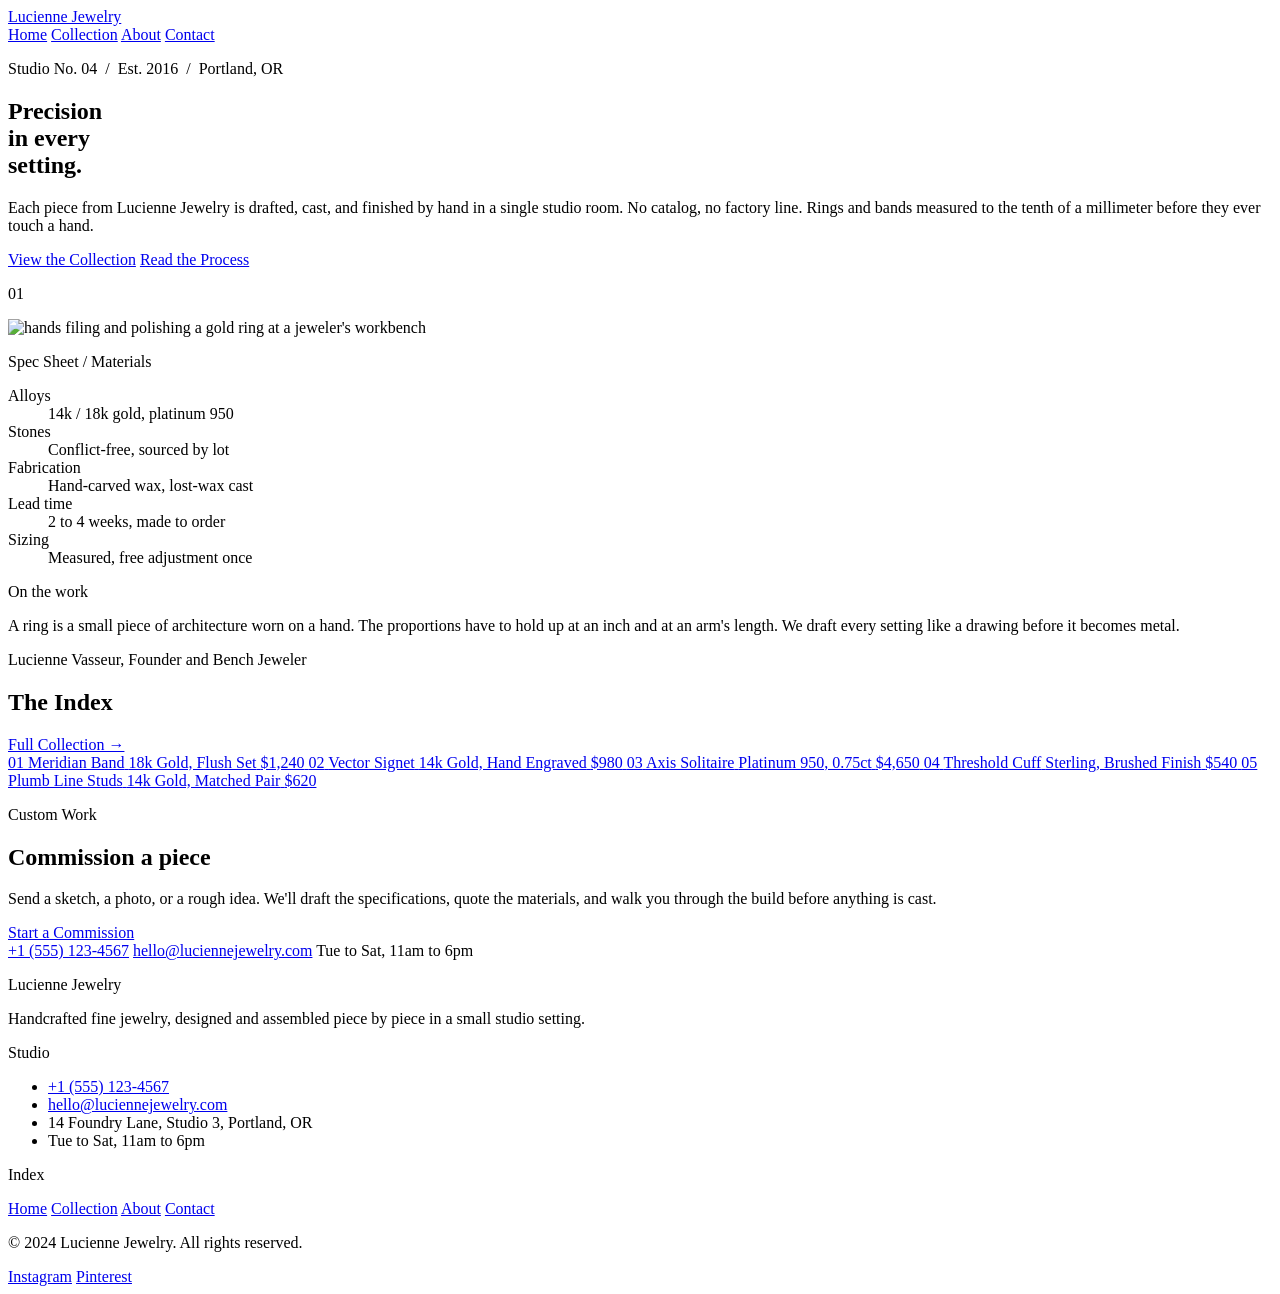
==== index.html @ dfde6797 "Initial site generated by Tibly" ====
<!DOCTYPE html>
<html lang="en">
<head>
<meta charset="utf-8">
<meta name="viewport" content="width=device-width, initial-scale=1">
<title>Lucienne Jewelry — Handcrafted Fine Jewelry, Made to Order</title>
<meta name="description" content="Lucienne Jewelry is a small studio producing hand-fabricated rings, bands, and fine jewelry in gold and platinum. Explore the collection or commission a custom piece.">
<link rel="canonical" href="https://lucienne-jewelry-07a8.sites.tibly.ai/">
<meta property="og:type" content="website">
<meta property="og:url" content="https://lucienne-jewelry-07a8.sites.tibly.ai/">
<meta property="og:site_name" content="Lucienne Jewelry">
<meta property="og:title" content="Lucienne Jewelry — Handcrafted Fine Jewelry, Made to Order">
<meta property="og:description" content="Lucienne Jewelry is a small studio producing hand-fabricated rings, bands, and fine jewelry in gold and platinum. Explore the collection or commission a custom piece.">
<meta name="twitter:card" content="summary_large_image">
<link rel="icon" href="/favicon.svg" type="image/svg+xml">
<link rel="preconnect" href="https://fonts.googleapis.com">
<link rel="preconnect" href="https://fonts.gstatic.com" crossorigin>
<link href="https://fonts.googleapis.com/css2?family=Syne:wght@400;500;600;700;800&family=Public+Sans:wght@300;400;500;600&display=swap" rel="stylesheet">
<link rel="stylesheet" href="/styles.css?v=f88ac01e">
</head>
<body>
<!-- block:header -->
<header class="w-full bg-white text-ink border-b border-brand-900">
  <div class="mx-auto max-w-6xl px-6 py-6 flex flex-col sm:flex-row sm:items-center sm:justify-between gap-4">
    <a href="/" class="font-display text-2xl md:text-3xl font-semibold tracking-tight" data-tibly-field="business-name">Lucienne Jewelry</a>
    <nav class="flex flex-wrap gap-x-6 gap-y-2 font-body text-xs md:text-sm uppercase tracking-widest">
      <a href="/" class="border-b border-transparent pb-1 hover:border-ink transition-colors duration-300">Home</a>
      <a href="/collection" class="border-b border-transparent pb-1 hover:border-ink transition-colors duration-300">Collection</a>
      <a href="/about" class="border-b border-transparent pb-1 hover:border-ink transition-colors duration-300">About</a>
      <a href="/contact" class="border-b border-transparent pb-1 hover:border-ink transition-colors duration-300">Contact</a>
    </nav>
  </div>
</header>
<!-- /block:header -->
<!-- block:type-hero -->
<section class="relative overflow-hidden bg-white text-ink" data-block="type-hero">
  <div class="mx-auto max-w-6xl px-6 pt-16 pb-20 md:pt-24 md:pb-28">
    <p class="font-mono text-xs uppercase tracking-[0.3em] text-brand-600 mb-8">Studio No. 04 &nbsp;/&nbsp; Est. 2016 &nbsp;/&nbsp; Portland, OR</p>
    <h1 class="font-display font-semibold uppercase leading-[0.92] tracking-tight text-5xl sm:text-6xl md:text-8xl">
      Precision<br>
      in every<br>
      setting.
    </h1>
    <div class="mt-10 grid grid-cols-1 md:grid-cols-2 gap-8 md:gap-16 items-end">
      <p class="font-body text-base md:text-lg text-brand-700 max-w-prose leading-relaxed">
        Each piece from <span data-tibly-field="business-name">Lucienne Jewelry</span> is drafted, cast, and finished by hand in a single studio room. No catalog, no factory line. Rings and bands measured to the tenth of a millimeter before they ever touch a hand.
      </p>
      <div class="flex flex-col sm:flex-row gap-4 md:justify-end">
        <a href="/collection" class="btn">View the Collection</a>
        <a href="/about" class="btn-secondary">Read the Process</a>
      </div>
    </div>
  </div>
  <p aria-hidden="true" class="hidden md:block absolute top-10 right-10 font-mono text-[10rem] leading-none text-brand-200 select-none">01</p>
</section>
<!-- /block:type-hero -->
<!-- block:minimal-grid -->
<section class="bg-white text-ink border-y border-brand-900" data-block="minimal-grid">
  <div class="mx-auto max-w-6xl grid grid-cols-1 md:grid-cols-2">
    <div class="md:border-r border-brand-900">
      <img loading="lazy" src="https://images.pexels.com/photos/6262840/pexels-photo-6262840.jpeg?auto=compress&cs=tinysrgb&h=650&w=940" alt="hands filing and polishing a gold ring at a jeweler's workbench" class="w-full h-full aspect-[4/5] object-cover">
    </div>
    <div class="px-6 py-12 md:p-16 flex flex-col justify-center">
      <p class="font-mono text-xs uppercase tracking-[0.3em] text-brand-500 mb-6">Spec Sheet / Materials</p>
      <dl class="font-body text-sm divide-y divide-brand-200 border-t border-brand-200">
        <div class="flex justify-between py-4">
          <dt class="text-brand-600 uppercase tracking-wide">Alloys</dt>
          <dd class="text-ink text-right">14k / 18k gold, platinum 950</dd>
        </div>
        <div class="flex justify-between py-4">
          <dt class="text-brand-600 uppercase tracking-wide">Stones</dt>
          <dd class="text-ink text-right">Conflict-free, sourced by lot</dd>
        </div>
        <div class="flex justify-between py-4">
          <dt class="text-brand-600 uppercase tracking-wide">Fabrication</dt>
          <dd class="text-ink text-right">Hand-carved wax, lost-wax cast</dd>
        </div>
        <div class="flex justify-between py-4">
          <dt class="text-brand-600 uppercase tracking-wide">Lead time</dt>
          <dd class="text-ink text-right">2 to 4 weeks, made to order</dd>
        </div>
        <div class="flex justify-between py-4">
          <dt class="text-brand-600 uppercase tracking-wide">Sizing</dt>
          <dd class="text-ink text-right">Measured, free adjustment once</dd>
        </div>
      </dl>
    </div>
  </div>
</section>
<!-- /block:minimal-grid -->
<!-- block:statement -->
<section class="bg-ink text-white" data-block="statement">
  <div class="mx-auto max-w-6xl px-6 py-24 md:py-32">
    <div class="max-w-3xl md:ml-16">
      <p class="font-mono text-xs uppercase tracking-[0.3em] text-brand-400 mb-8">On the work</p>
      <p class="font-display text-3xl sm:text-4xl md:text-5xl leading-tight tracking-tight">
        A ring is a small piece of architecture worn on a hand. The proportions have to hold up at an inch and at an arm's length. We draft every setting like a drawing before it becomes metal.
      </p>
      <p class="mt-8 font-body text-sm text-brand-300">Lucienne Vasseur, Founder and Bench Jeweler</p>
    </div>
  </div>
</section>
<!-- /block:statement -->
<!-- block:index-list -->
<section class="bg-white text-ink" data-block="index-list">
  <div class="mx-auto max-w-6xl px-6 py-20 md:py-28">
    <div class="flex items-baseline justify-between border-b border-ink pb-4 mb-2">
      <h2 class="font-display text-2xl md:text-3xl uppercase tracking-tight">The Index</h2>
      <a href="/collection" class="font-mono text-xs uppercase tracking-widest text-brand-600 hover:text-ink transition-colors duration-300">Full Collection →</a>
    </div>
    <div class="divide-y divide-brand-200">
      <a href="/collection" class="group grid grid-cols-[2.5rem_1fr] md:grid-cols-[3rem_1fr_auto_auto] items-center gap-x-4 gap-y-1 py-6 hover:bg-surface transition-colors duration-300 px-2 -mx-2">
        <span class="font-mono text-brand-400 text-sm">01</span>
        <span class="font-display text-lg md:text-xl">Meridian Band</span>
        <span class="hidden md:block font-mono text-xs uppercase text-brand-500 tracking-wide">18k Gold, Flush Set</span>
        <span class="font-mono text-sm text-ink justify-self-end">$1,240</span>
      </a>
      <a href="/collection" class="group grid grid-cols-[2.5rem_1fr] md:grid-cols-[3rem_1fr_auto_auto] items-center gap-x-4 gap-y-1 py-6 hover:bg-surface transition-colors duration-300 px-2 -mx-2">
        <span class="font-mono text-brand-400 text-sm">02</span>
        <span class="font-display text-lg md:text-xl">Vector Signet</span>
        <span class="hidden md:block font-mono text-xs uppercase text-brand-500 tracking-wide">14k Gold, Hand Engraved</span>
        <span class="font-mono text-sm text-ink justify-self-end">$980</span>
      </a>
      <a href="/collection" class="group grid grid-cols-[2.5rem_1fr] md:grid-cols-[3rem_1fr_auto_auto] items-center gap-x-4 gap-y-1 py-6 hover:bg-surface transition-colors duration-300 px-2 -mx-2">
        <span class="font-mono text-brand-400 text-sm">03</span>
        <span class="font-display text-lg md:text-xl">Axis Solitaire</span>
        <span class="hidden md:block font-mono text-xs uppercase text-brand-500 tracking-wide">Platinum 950, 0.75ct</span>
        <span class="font-mono text-sm text-ink justify-self-end">$4,650</span>
      </a>
      <a href="/collection" class="group grid grid-cols-[2.5rem_1fr] md:grid-cols-[3rem_1fr_auto_auto] items-center gap-x-4 gap-y-1 py-6 hover:bg-surface transition-colors duration-300 px-2 -mx-2">
        <span class="font-mono text-brand-400 text-sm">04</span>
        <span class="font-display text-lg md:text-xl">Threshold Cuff</span>
        <span class="hidden md:block font-mono text-xs uppercase text-brand-500 tracking-wide">Sterling, Brushed Finish</span>
        <span class="font-mono text-sm text-ink justify-self-end">$540</span>
      </a>
      <a href="/collection" class="group grid grid-cols-[2.5rem_1fr] md:grid-cols-[3rem_1fr_auto_auto] items-center gap-x-4 gap-y-1 py-6 hover:bg-surface transition-colors duration-300 px-2 -mx-2">
        <span class="font-mono text-brand-400 text-sm">05</span>
        <span class="font-display text-lg md:text-xl">Plumb Line Studs</span>
        <span class="hidden md:block font-mono text-xs uppercase text-brand-500 tracking-wide">14k Gold, Matched Pair</span>
        <span class="font-mono text-sm text-ink justify-self-end">$620</span>
      </a>
    </div>
  </div>
</section>
<!-- /block:index-list -->
<!-- block:contact-cta -->
<section class="bg-ink text-white" data-block="contact-cta">
  <div class="mx-auto max-w-6xl px-6 py-24 md:py-32 text-center">
    <p class="font-mono text-xs uppercase tracking-[0.3em] text-brand-400 mb-6">Custom Work</p>
    <h2 class="font-display font-semibold uppercase leading-[0.95] tracking-tight text-4xl sm:text-5xl md:text-7xl">
      Commission a piece
    </h2>
    <p class="mt-8 font-body text-base md:text-lg text-brand-300 max-w-prose mx-auto leading-relaxed">
      Send a sketch, a photo, or a rough idea. We'll draft the specifications, quote the materials, and walk you through the build before anything is cast.
    </p>
    <div class="mt-10 flex flex-col sm:flex-row gap-4 justify-center">
      <a href="/contact" class="inline-flex items-center justify-center px-8 py-3 font-body text-sm tracking-widest uppercase border border-white text-white bg-transparent transition-colors duration-300 hover:bg-white hover:text-ink">Start a Commission</a>
    </div>
    <div class="mt-14 flex flex-wrap items-center justify-center gap-x-10 gap-y-3 font-mono text-xs uppercase tracking-widest text-brand-400">
      <a href="tel:+15551234567" data-tibly-field="phone" class="hover:text-white transition-colors duration-300">+1 (555) 123-4567</a>
      <a href="mailto:hello@luciennejewelry.com" data-tibly-field="email" class="hover:text-white transition-colors duration-300">hello@luciennejewelry.com</a>
      <span data-tibly-field="hours">Tue to Sat, 11am to 6pm</span>
    </div>
  </div>
</section>
<!-- /block:contact-cta -->
<!-- block:footer -->
<footer class="w-full bg-ink text-white">
  <div class="mx-auto max-w-6xl px-6 py-16 grid grid-cols-1 md:grid-cols-4 gap-12">
    <div class="md:col-span-2">
      <p class="font-display text-2xl tracking-tight" data-tibly-field="business-name">Lucienne Jewelry</p>
      <p class="mt-4 font-body text-sm text-brand-300 max-w-xs leading-relaxed">Handcrafted fine jewelry, designed and assembled piece by piece in a small studio setting.</p>
    </div>
    <div>
      <p class="font-body text-xs uppercase tracking-widest text-brand-400 mb-4">Studio</p>
      <ul class="font-body text-sm space-y-2 text-brand-200">
        <li><a href="tel:+15551234567" data-tibly-field="phone" class="hover:text-white transition-colors duration-300">+1 (555) 123-4567</a></li>
        <li><a href="mailto:hello@luciennejewelry.com" data-tibly-field="email" class="hover:text-white transition-colors duration-300">hello@luciennejewelry.com</a></li>
        <li><span data-tibly-field="address">14 Foundry Lane, Studio 3, Portland, OR</span></li>
        <li><span data-tibly-field="hours">Tue to Sat, 11am to 6pm</span></li>
      </ul>
    </div>
    <div>
      <p class="font-body text-xs uppercase tracking-widest text-brand-400 mb-4">Index</p>
      <nav class="flex flex-col gap-2 font-body text-sm text-brand-200">
        <a href="/" class="hover:text-white transition-colors duration-300 w-fit">Home</a>
        <a href="/collection" class="hover:text-white transition-colors duration-300 w-fit">Collection</a>
        <a href="/about" class="hover:text-white transition-colors duration-300 w-fit">About</a>
        <a href="/contact" class="hover:text-white transition-colors duration-300 w-fit">Contact</a>
      </nav>
    </div>
  </div>
  <div class="border-t border-brand-700">
    <div class="mx-auto max-w-6xl px-6 py-6 flex flex-col sm:flex-row sm:items-center sm:justify-between gap-4">
      <p class="font-body text-xs text-brand-400">© 2024 Lucienne Jewelry. All rights reserved.</p>
      <div data-tibly-field="links" class="flex gap-6 font-body text-xs uppercase tracking-widest text-brand-300">
        <a href="https://instagram.com" class="hover:text-white transition-colors duration-300">Instagram</a>
        <a href="https://pinterest.com" class="hover:text-white transition-colors duration-300">Pinterest</a>
      </div>
    </div>
  </div>
</footer>
<!-- /block:footer -->
  <script async src="https://api.tibly.ai/widget/v1.js"></script>
</body>
</html>
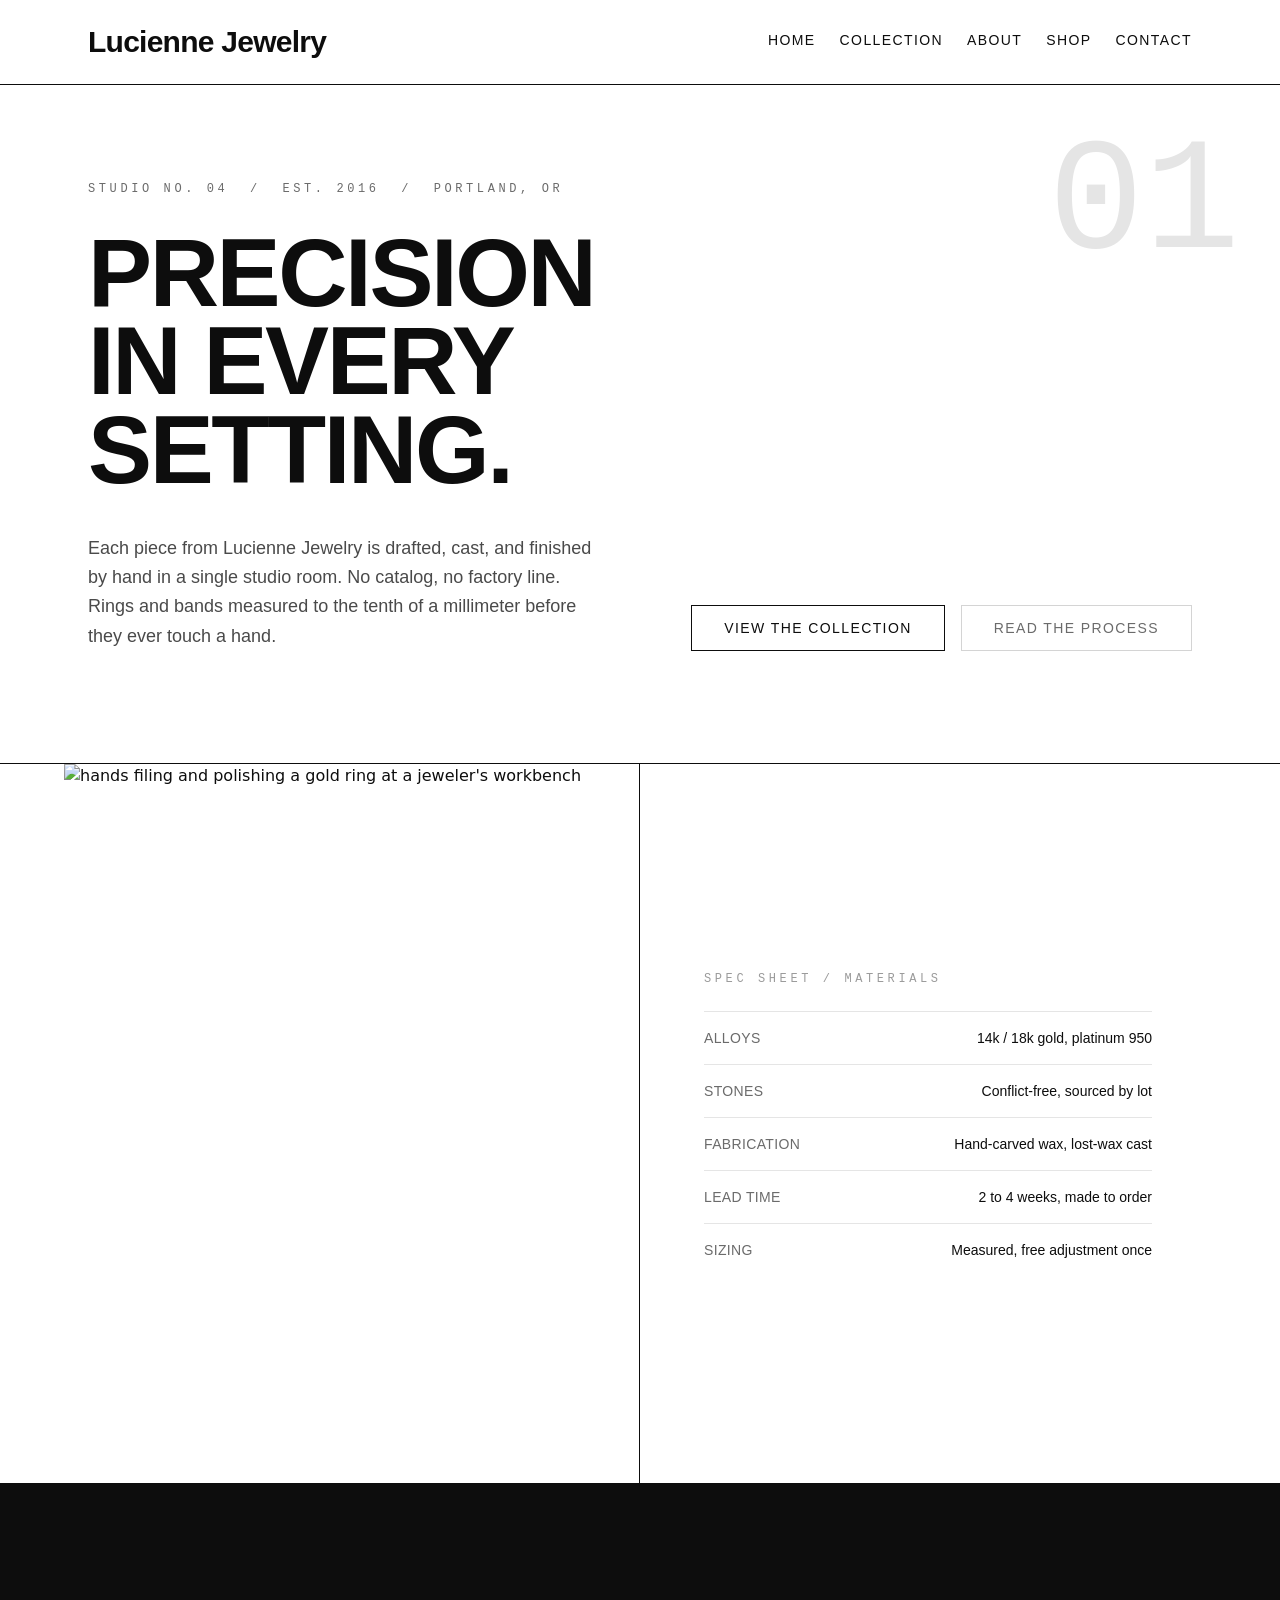
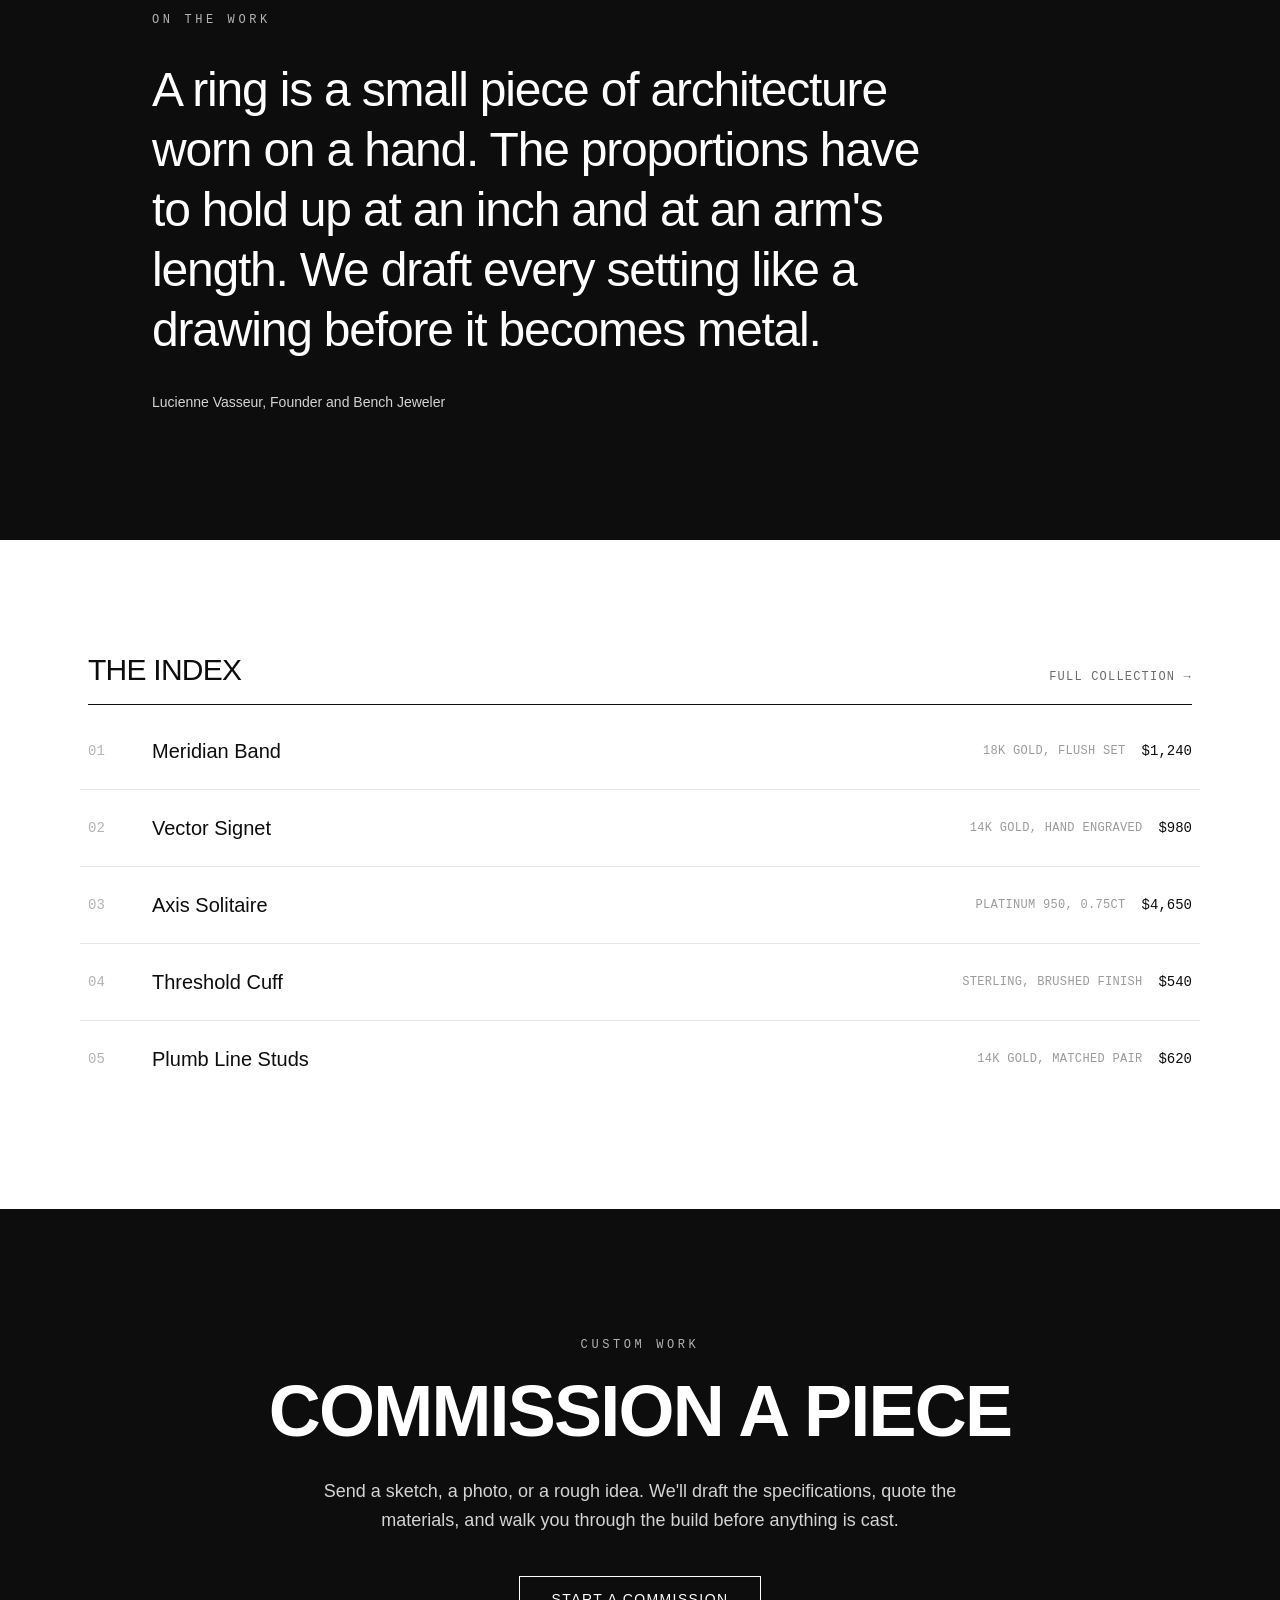
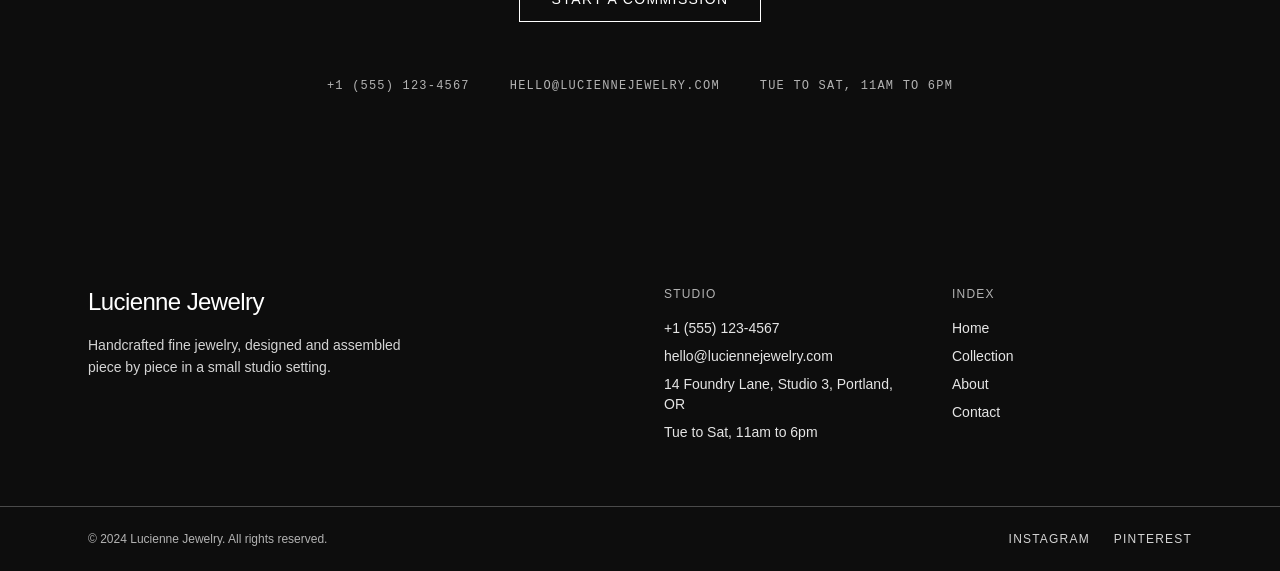
==== commit 13cd4a20: "Add /shop to the site navigation" ====
--- a/index.html
+++ b/index.html
@@ -16,7 +16,7 @@
 <link rel="preconnect" href="https://fonts.googleapis.com">
 <link rel="preconnect" href="https://fonts.gstatic.com" crossorigin>
 <link href="https://fonts.googleapis.com/css2?family=Syne:wght@400;500;600;700;800&family=Public+Sans:wght@300;400;500;600&display=swap" rel="stylesheet">
-<link rel="stylesheet" href="/styles.css?v=f88ac01e">
+<link rel="stylesheet" href="/styles.css?v=3617fe6c">
 </head>
 <body>
 <!-- block:header -->
@@ -27,6 +27,7 @@
       <a href="/" class="border-b border-transparent pb-1 hover:border-ink transition-colors duration-300">Home</a>
       <a href="/collection" class="border-b border-transparent pb-1 hover:border-ink transition-colors duration-300">Collection</a>
       <a href="/about" class="border-b border-transparent pb-1 hover:border-ink transition-colors duration-300">About</a>
+      <a href="/shop" class="border-b border-transparent pb-1 hover:border-ink transition-colors duration-300">Shop</a>
       <a href="/contact" class="border-b border-transparent pb-1 hover:border-ink transition-colors duration-300">Contact</a>
     </nav>
   </div>
--- a/styles.css
+++ b/styles.css
@@ -0,0 +1,2 @@
+/*! tailwindcss v4.3.2 | MIT License | https://tailwindcss.com */
+@layer properties{@supports (((-webkit-hyphens:none)) and (not (margin-trim:inline))) or ((-moz-orient:inline) and (not (color:rgb(from red r g b)))){*,:before,:after,::backdrop{--tw-space-y-reverse:0;--tw-divide-y-reverse:0;--tw-border-style:solid;--tw-leading:initial;--tw-font-weight:initial;--tw-tracking:initial;--tw-shadow:0 0 #0000;--tw-shadow-color:initial;--tw-shadow-alpha:100%;--tw-inset-shadow:0 0 #0000;--tw-inset-shadow-color:initial;--tw-inset-shadow-alpha:100%;--tw-ring-color:initial;--tw-ring-shadow:0 0 #0000;--tw-inset-ring-color:initial;--tw-inset-ring-shadow:0 0 #0000;--tw-ring-inset:initial;--tw-ring-offset-width:0px;--tw-ring-offset-color:#fff;--tw-ring-offset-shadow:0 0 #0000;--tw-blur:initial;--tw-brightness:initial;--tw-contrast:initial;--tw-grayscale:initial;--tw-hue-rotate:initial;--tw-invert:initial;--tw-opacity:initial;--tw-saturate:initial;--tw-sepia:initial;--tw-drop-shadow:initial;--tw-drop-shadow-color:initial;--tw-drop-shadow-alpha:100%;--tw-drop-shadow-size:initial;--tw-duration:initial}}}@layer theme{:root,:host{--font-sans:ui-sans-serif, system-ui, sans-serif, "Apple Color Emoji", "Segoe UI Emoji", "Segoe UI Symbol", "Noto Color Emoji";--font-mono:ui-monospace, SFMono-Regular, Menlo, Monaco, Consolas, "Liberation Mono", "Courier New", monospace;--color-white:#fff;--spacing:.25rem;--container-xs:20rem;--container-3xl:48rem;--container-4xl:56rem;--container-6xl:72rem;--text-xs:.75rem;--text-xs--line-height:calc(1 / .75);--text-sm:.875rem;--text-sm--line-height:calc(1.25 / .875);--text-base:1rem;--text-base--line-height:calc(1.5 / 1);--text-lg:1.125rem;--text-lg--line-height:calc(1.75 / 1.125);--text-xl:1.25rem;--text-xl--line-height:calc(1.75 / 1.25);--text-2xl:1.5rem;--text-2xl--line-height:calc(2 / 1.5);--text-3xl:1.875rem;--text-3xl--line-height:calc(2.25 / 1.875);--text-4xl:2.25rem;--text-4xl--line-height:calc(2.5 / 2.25);--text-5xl:3rem;--text-5xl--line-height:1;--text-6xl:3.75rem;--text-6xl--line-height:1;--text-7xl:4.5rem;--text-7xl--line-height:1;--text-8xl:6rem;--text-8xl--line-height:1;--font-weight-normal:400;--font-weight-medium:500;--font-weight-semibold:600;--tracking-tight:-.025em;--tracking-wide:.025em;--tracking-widest:.1em;--leading-tight:1.25;--leading-relaxed:1.625;--radius-sm:0px;--radius-md:0px;--radius-lg:0px;--default-transition-duration:.15s;--default-transition-timing-function:cubic-bezier(.4, 0, .2, 1);--default-font-family:var(--font-sans);--default-mono-font-family:var(--font-mono);--color-brand-50:#f7f7f7;--color-brand-100:#f2f2f2;--color-brand-200:#e5e5e5;--color-brand-300:#d4d4d4;--color-brand-400:#b3b3b3;--color-brand-500:#9b9b9b;--color-brand-600:#6b6b6b;--color-brand-700:#4a4a4a;--color-brand-800:#262626;--color-brand-900:#0d0d0d;--color-surface:#f2f2f2;--color-ink:#0d0d0d;--font-display:"Syne", sans-serif;--font-body:"Public Sans", sans-serif;--radius-none:0px}}@layer base{*,:after,:before,::backdrop{box-sizing:border-box;border:0 solid;margin:0;padding:0}::file-selector-button{box-sizing:border-box;border:0 solid;margin:0;padding:0}html,:host{-webkit-text-size-adjust:100%;tab-size:4;line-height:1.5;font-family:var(--default-font-family,ui-sans-serif, system-ui, sans-serif, "Apple Color Emoji", "Segoe UI Emoji", "Segoe UI Symbol", "Noto Color Emoji");font-feature-settings:var(--default-font-feature-settings,normal);font-variation-settings:var(--default-font-variation-settings,normal);-webkit-tap-highlight-color:transparent}hr{height:0;color:inherit;border-top-width:1px}abbr:where([title]){-webkit-text-decoration:underline dotted;text-decoration:underline dotted}h1,h2,h3,h4,h5,h6{font-size:inherit;font-weight:inherit}a{color:inherit;-webkit-text-decoration:inherit;-webkit-text-decoration:inherit;-webkit-text-decoration:inherit;text-decoration:inherit}b,strong{font-weight:bolder}code,kbd,samp,pre{font-family:var(--default-mono-font-family,ui-monospace, SFMono-Regular, Menlo, Monaco, Consolas, "Liberation Mono", "Courier New", monospace);font-feature-settings:var(--default-mono-font-feature-settings,normal);font-variation-settings:var(--default-mono-font-variation-settings,normal);font-size:1em}small{font-size:80%}sub,sup{vertical-align:baseline;font-size:75%;line-height:0;position:relative}sub{bottom:-.25em}sup{top:-.5em}table{text-indent:0;border-color:inherit;border-collapse:collapse}:-moz-focusring{outline:auto}progress{vertical-align:baseline}summary{display:list-item}ol,ul,menu{list-style:none}img,svg,video,canvas,audio,iframe,embed,object{vertical-align:middle;display:block}img,video{max-width:100%;height:auto}button,input,select,optgroup,textarea{font:inherit;font-feature-settings:inherit;font-variation-settings:inherit;letter-spacing:inherit;color:inherit;opacity:1;background-color:#0000;border-radius:0}::file-selector-button{font:inherit;font-feature-settings:inherit;font-variation-settings:inherit;letter-spacing:inherit;color:inherit;opacity:1;background-color:#0000;border-radius:0}:where(select:is([multiple],[size])) optgroup{font-weight:bolder}:where(select:is([multiple],[size])) optgroup option{padding-inline-start:20px}::file-selector-button{margin-inline-end:4px}::placeholder{opacity:1}@supports (not ((-webkit-appearance:-apple-pay-button))) or (contain-intrinsic-size:1px){::placeholder{color:currentColor}@supports (color:color-mix(in lab, red, red)){::placeholder{color:color-mix(in oklab, currentcolor 50%, transparent)}}}textarea{resize:vertical}::-webkit-search-decoration{-webkit-appearance:none}::-webkit-date-and-time-value{min-height:1lh;text-align:inherit}::-webkit-datetime-edit{display:inline-flex}::-webkit-datetime-edit-fields-wrapper{padding:0}::-webkit-datetime-edit{padding-block:0}::-webkit-datetime-edit-year-field{padding-block:0}::-webkit-datetime-edit-month-field{padding-block:0}::-webkit-datetime-edit-day-field{padding-block:0}::-webkit-datetime-edit-hour-field{padding-block:0}::-webkit-datetime-edit-minute-field{padding-block:0}::-webkit-datetime-edit-second-field{padding-block:0}::-webkit-datetime-edit-millisecond-field{padding-block:0}::-webkit-datetime-edit-meridiem-field{padding-block:0}::-webkit-calendar-picker-indicator{line-height:1}:-moz-ui-invalid{box-shadow:none}button,input:where([type=button],[type=reset],[type=submit]){appearance:button}::file-selector-button{appearance:button}::-webkit-inner-spin-button{height:auto}::-webkit-outer-spin-button{height:auto}[hidden]:where(:not([hidden=until-found])){display:none!important}}@layer components{.btn{border-style:var(--tw-border-style);border-width:1px;border-color:var(--color-ink);padding-inline:calc(var(--spacing) * 8);padding-block:calc(var(--spacing) * 3);font-family:var(--font-body);font-size:var(--text-sm);line-height:var(--tw-leading,var(--text-sm--line-height));--tw-tracking:var(--tracking-widest);letter-spacing:var(--tracking-widest);color:var(--color-ink);text-transform:uppercase;transition-property:color,background-color,border-color,outline-color,text-decoration-color,fill,stroke,--tw-gradient-from,--tw-gradient-via,--tw-gradient-to;transition-timing-function:var(--tw-ease,var(--default-transition-timing-function));transition-duration:var(--tw-duration,var(--default-transition-duration));--tw-duration:.3s;background-color:#0000;justify-content:center;align-items:center;transition-duration:.3s;display:inline-flex}@media (hover:hover){.btn:hover{background-color:var(--color-ink);color:var(--color-white)}}.btn-secondary{border-style:var(--tw-border-style);border-width:1px;border-color:var(--color-brand-300);padding-inline:calc(var(--spacing) * 8);padding-block:calc(var(--spacing) * 3);font-family:var(--font-body);font-size:var(--text-sm);line-height:var(--tw-leading,var(--text-sm--line-height));--tw-tracking:var(--tracking-widest);letter-spacing:var(--tracking-widest);color:var(--color-brand-600);text-transform:uppercase;transition-property:color,background-color,border-color,outline-color,text-decoration-color,fill,stroke,--tw-gradient-from,--tw-gradient-via,--tw-gradient-to;transition-timing-function:var(--tw-ease,var(--default-transition-timing-function));transition-duration:var(--tw-duration,var(--default-transition-duration));--tw-duration:.3s;background-color:#0000;justify-content:center;align-items:center;transition-duration:.3s;display:inline-flex}@media (hover:hover){.btn-secondary:hover{border-color:var(--color-ink);color:var(--color-ink)}}.card{border-style:var(--tw-border-style);border-width:1px;border-color:var(--color-brand-200);background-color:var(--color-surface);padding:calc(var(--spacing) * 6)}}@layer utilities{.absolute{position:absolute}.relative{position:relative}.top-10{top:calc(var(--spacing) * 10)}.right-10{right:calc(var(--spacing) * 10)}.col-span-2{grid-column:span 2/span 2}.col-span-4{grid-column:span 4/span 4}.col-span-6{grid-column:span 6/span 6}.-mx-2{margin-inline:calc(var(--spacing) * -2)}.mx-auto{margin-inline:auto}.mt-2{margin-top:calc(var(--spacing) * 2)}.mt-3{margin-top:calc(var(--spacing) * 3)}.mt-4{margin-top:calc(var(--spacing) * 4)}.mt-6{margin-top:calc(var(--spacing) * 6)}.mt-8{margin-top:calc(var(--spacing) * 8)}.mt-10{margin-top:calc(var(--spacing) * 10)}.mt-12{margin-top:calc(var(--spacing) * 12)}.mt-14{margin-top:calc(var(--spacing) * 14)}.mr-6{margin-right:calc(var(--spacing) * 6)}.mb-1{margin-bottom:var(--spacing)}.mb-2{margin-bottom:calc(var(--spacing) * 2)}.mb-4{margin-bottom:calc(var(--spacing) * 4)}.mb-6{margin-bottom:calc(var(--spacing) * 6)}.mb-8{margin-bottom:calc(var(--spacing) * 8)}.mb-10{margin-bottom:calc(var(--spacing) * 10)}.mb-12{margin-bottom:calc(var(--spacing) * 12)}.mb-16{margin-bottom:calc(var(--spacing) * 16)}.block{display:block}.flex{display:flex}.grid{display:grid}.hidden{display:none}.inline-flex{display:inline-flex}.aspect-\[4\/3\]{aspect-ratio:4/3}.aspect-\[4\/5\]{aspect-ratio:4/5}.aspect-square{aspect-ratio:1}.h-full{height:100%}.w-fit{width:fit-content}.w-full{width:100%}.max-w-3xl{max-width:var(--container-3xl)}.max-w-4xl{max-width:var(--container-4xl)}.max-w-6xl{max-width:var(--container-6xl)}.max-w-prose{max-width:65ch}.max-w-xs{max-width:var(--container-xs)}.min-w-\[640px\]{min-width:640px}.resize-none{resize:none}.grid-cols-1{grid-template-columns:repeat(1,minmax(0,1fr))}.grid-cols-12{grid-template-columns:repeat(12,minmax(0,1fr))}.grid-cols-\[2\.5rem_1fr\]{grid-template-columns:2.5rem 1fr}.flex-col{flex-direction:column}.flex-wrap{flex-wrap:wrap}.items-baseline{align-items:baseline}.items-center{align-items:center}.items-end{align-items:flex-end}.items-start{align-items:flex-start}.justify-between{justify-content:space-between}.justify-center{justify-content:center}.gap-0{gap:0}.gap-2{gap:calc(var(--spacing) * 2)}.gap-4{gap:calc(var(--spacing) * 4)}.gap-6{gap:calc(var(--spacing) * 6)}.gap-8{gap:calc(var(--spacing) * 8)}.gap-12{gap:calc(var(--spacing) * 12)}.gap-px{gap:1px}:where(.space-y-2>:not(:last-child)){--tw-space-y-reverse:0;margin-block-start:calc(calc(var(--spacing) * 2) * var(--tw-space-y-reverse));margin-block-end:calc(calc(var(--spacing) * 2) * calc(1 - var(--tw-space-y-reverse)))}:where(.space-y-6>:not(:last-child)){--tw-space-y-reverse:0;margin-block-start:calc(calc(var(--spacing) * 6) * var(--tw-space-y-reverse));margin-block-end:calc(calc(var(--spacing) * 6) * calc(1 - var(--tw-space-y-reverse)))}.gap-x-4{column-gap:calc(var(--spacing) * 4)}.gap-x-6{column-gap:calc(var(--spacing) * 6)}.gap-x-10{column-gap:calc(var(--spacing) * 10)}.gap-y-1{row-gap:var(--spacing)}.gap-y-2{row-gap:calc(var(--spacing) * 2)}.gap-y-3{row-gap:calc(var(--spacing) * 3)}:where(.divide-y>:not(:last-child)){--tw-divide-y-reverse:0;border-bottom-style:var(--tw-border-style);border-top-style:var(--tw-border-style);border-top-width:calc(1px * var(--tw-divide-y-reverse));border-bottom-width:calc(1px * calc(1 - var(--tw-divide-y-reverse)))}:where(.divide-brand-200>:not(:last-child)){border-color:var(--color-brand-200)}.justify-self-end{justify-self:flex-end}.overflow-hidden{overflow:hidden}.overflow-x-auto{overflow-x:auto}.border{border-style:var(--tw-border-style);border-width:1px}.border-y{border-block-style:var(--tw-border-style);border-block-width:1px}.border-t{border-top-style:var(--tw-border-style);border-top-width:1px}.border-b{border-bottom-style:var(--tw-border-style);border-bottom-width:1px}.border-brand-200{border-color:var(--color-brand-200)}.border-brand-300{border-color:var(--color-brand-300)}.border-brand-600{border-color:var(--color-brand-600)}.border-brand-700{border-color:var(--color-brand-700)}.border-brand-900{border-color:var(--color-brand-900)}.border-ink{border-color:var(--color-ink)}.border-transparent{border-color:#0000}.border-white{border-color:var(--color-white)}.bg-brand-800{background-color:var(--color-brand-800)}.bg-ink{background-color:var(--color-ink)}.bg-surface{background-color:var(--color-surface)}.bg-transparent{background-color:#0000}.bg-white{background-color:var(--color-white)}.object-cover{object-fit:cover}.p-4{padding:calc(var(--spacing) * 4)}.p-8{padding:calc(var(--spacing) * 8)}.px-2{padding-inline:calc(var(--spacing) * 2)}.px-4{padding-inline:calc(var(--spacing) * 4)}.px-6{padding-inline:calc(var(--spacing) * 6)}.px-8{padding-inline:calc(var(--spacing) * 8)}.py-3{padding-block:calc(var(--spacing) * 3)}.py-4{padding-block:calc(var(--spacing) * 4)}.py-5{padding-block:calc(var(--spacing) * 5)}.py-6{padding-block:calc(var(--spacing) * 6)}.py-12{padding-block:calc(var(--spacing) * 12)}.py-16{padding-block:calc(var(--spacing) * 16)}.py-20{padding-block:calc(var(--spacing) * 20)}.py-24{padding-block:calc(var(--spacing) * 24)}.pt-6{padding-top:calc(var(--spacing) * 6)}.pt-16{padding-top:calc(var(--spacing) * 16)}.pt-20{padding-top:calc(var(--spacing) * 20)}.pb-1{padding-bottom:var(--spacing)}.pb-4{padding-bottom:calc(var(--spacing) * 4)}.pb-6{padding-bottom:calc(var(--spacing) * 6)}.pb-16{padding-bottom:calc(var(--spacing) * 16)}.pb-20{padding-bottom:calc(var(--spacing) * 20)}.text-center{text-align:center}.text-left{text-align:left}.text-right{text-align:right}.font-body{font-family:var(--font-body)}.font-display{font-family:var(--font-display)}.font-mono{font-family:var(--font-mono)}.text-2xl{font-size:var(--text-2xl);line-height:var(--tw-leading,var(--text-2xl--line-height))}.text-3xl{font-size:var(--text-3xl);line-height:var(--tw-leading,var(--text-3xl--line-height))}.text-4xl{font-size:var(--text-4xl);line-height:var(--tw-leading,var(--text-4xl--line-height))}.text-5xl{font-size:var(--text-5xl);line-height:var(--tw-leading,var(--text-5xl--line-height))}.text-base{font-size:var(--text-base);line-height:var(--tw-leading,var(--text-base--line-height))}.text-lg{font-size:var(--text-lg);line-height:var(--tw-leading,var(--text-lg--line-height))}.text-sm{font-size:var(--text-sm);line-height:var(--tw-leading,var(--text-sm--line-height))}.text-xs{font-size:var(--text-xs);line-height:var(--tw-leading,var(--text-xs--line-height))}.text-\[10rem\]{font-size:10rem}.leading-\[0\.92\]{--tw-leading:.92;line-height:.92}.leading-\[0\.95\]{--tw-leading:.95;line-height:.95}.leading-none{--tw-leading:1;line-height:1}.leading-relaxed{--tw-leading:var(--leading-relaxed);line-height:var(--leading-relaxed)}.leading-tight{--tw-leading:var(--leading-tight);line-height:var(--leading-tight)}.font-medium{--tw-font-weight:var(--font-weight-medium);font-weight:var(--font-weight-medium)}.font-normal{--tw-font-weight:var(--font-weight-normal);font-weight:var(--font-weight-normal)}.font-semibold{--tw-font-weight:var(--font-weight-semibold);font-weight:var(--font-weight-semibold)}.tracking-\[0\.3em\]{--tw-tracking:.3em;letter-spacing:.3em}.tracking-tight{--tw-tracking:var(--tracking-tight);letter-spacing:var(--tracking-tight)}.tracking-wide{--tw-tracking:var(--tracking-wide);letter-spacing:var(--tracking-wide)}.tracking-widest{--tw-tracking:var(--tracking-widest);letter-spacing:var(--tracking-widest)}.break-words{overflow-wrap:break-word}.text-brand-200{color:var(--color-brand-200)}.text-brand-300{color:var(--color-brand-300)}.text-brand-400{color:var(--color-brand-400)}.text-brand-500{color:var(--color-brand-500)}.text-brand-600{color:var(--color-brand-600)}.text-brand-700{color:var(--color-brand-700)}.text-ink{color:var(--color-ink)}.text-white{color:var(--color-white)}.uppercase{text-transform:uppercase}.underline-offset-4{text-underline-offset:4px}.ring{--tw-ring-shadow:var(--tw-ring-inset,) 0 0 0 calc(1px + var(--tw-ring-offset-width)) var(--tw-ring-color,currentcolor);box-shadow:var(--tw-inset-shadow), var(--tw-inset-ring-shadow), var(--tw-ring-offset-shadow), var(--tw-ring-shadow), var(--tw-shadow)}.contrast-125{--tw-contrast:contrast(125%);filter:var(--tw-blur,) var(--tw-brightness,) var(--tw-contrast,) var(--tw-grayscale,) var(--tw-hue-rotate,) var(--tw-invert,) var(--tw-saturate,) var(--tw-sepia,) var(--tw-drop-shadow,)}.grayscale{--tw-grayscale:grayscale(100%);filter:var(--tw-blur,) var(--tw-brightness,) var(--tw-contrast,) var(--tw-grayscale,) var(--tw-hue-rotate,) var(--tw-invert,) var(--tw-saturate,) var(--tw-sepia,) var(--tw-drop-shadow,)}.transition-colors{transition-property:color,background-color,border-color,outline-color,text-decoration-color,fill,stroke,--tw-gradient-from,--tw-gradient-via,--tw-gradient-to;transition-timing-function:var(--tw-ease,var(--default-transition-timing-function));transition-duration:var(--tw-duration,var(--default-transition-duration))}.duration-300{--tw-duration:.3s;transition-duration:.3s}.select-none{-webkit-user-select:none;user-select:none}@media (hover:hover){.group-hover\:underline:is(:where(.group):hover *){text-decoration-line:underline}.hover\:border-ink:hover{border-color:var(--color-ink)}.hover\:border-white:hover{border-color:var(--color-white)}.hover\:bg-surface:hover{background-color:var(--color-surface)}.hover\:bg-white:hover{background-color:var(--color-white)}.hover\:text-brand-600:hover{color:var(--color-brand-600)}.hover\:text-ink:hover{color:var(--color-ink)}.hover\:text-white:hover{color:var(--color-white)}}.focus\:border-ink:focus{border-color:var(--color-ink)}.focus\:outline-none:focus{--tw-outline-style:none;outline-style:none}@media (min-width:40rem){.sm\:block{display:block}.sm\:inline{display:inline}.sm\:w-fit{width:fit-content}.sm\:flex-row{flex-direction:row}.sm\:items-center{align-items:center}.sm\:items-end{align-items:flex-end}.sm\:justify-between{justify-content:space-between}.sm\:text-4xl{font-size:var(--text-4xl);line-height:var(--tw-leading,var(--text-4xl--line-height))}.sm\:text-5xl{font-size:var(--text-5xl);line-height:var(--tw-leading,var(--text-5xl--line-height))}.sm\:text-6xl{font-size:var(--text-6xl);line-height:var(--tw-leading,var(--text-6xl--line-height))}}@media (min-width:48rem){.md\:col-span-1{grid-column:span 1/span 1}.md\:col-span-2{grid-column:span 2/span 2}.md\:col-span-3{grid-column:span 3/span 3}.md\:col-span-4{grid-column:span 4/span 4}.md\:col-span-5{grid-column:span 5/span 5}.md\:col-span-6{grid-column:span 6/span 6}.md\:col-span-7{grid-column:span 7/span 7}.md\:col-start-7{grid-column-start:7}.md\:mt-20{margin-top:calc(var(--spacing) * 20)}.md\:ml-16{margin-left:calc(var(--spacing) * 16)}.md\:block{display:block}.md\:inline{display:inline}.md\:grid-cols-2{grid-template-columns:repeat(2,minmax(0,1fr))}.md\:grid-cols-4{grid-template-columns:repeat(4,minmax(0,1fr))}.md\:grid-cols-6{grid-template-columns:repeat(6,minmax(0,1fr))}.md\:grid-cols-12{grid-template-columns:repeat(12,minmax(0,1fr))}.md\:grid-cols-\[3rem_1fr_auto_auto\]{grid-template-columns:3rem 1fr auto auto}.md\:justify-end{justify-content:flex-end}.md\:gap-0{gap:0}.md\:gap-6{gap:calc(var(--spacing) * 6)}.md\:gap-8{gap:calc(var(--spacing) * 8)}.md\:gap-16{gap:calc(var(--spacing) * 16)}.md\:border-r{border-right-style:var(--tw-border-style);border-right-width:1px}.md\:border-b-0{border-bottom-style:var(--tw-border-style);border-bottom-width:0}.md\:border-l{border-left-style:var(--tw-border-style);border-left-width:1px}.md\:border-brand-700{border-color:var(--color-brand-700)}.md\:p-12{padding:calc(var(--spacing) * 12)}.md\:p-16{padding:calc(var(--spacing) * 16)}.md\:py-24{padding-block:calc(var(--spacing) * 24)}.md\:py-28{padding-block:calc(var(--spacing) * 28)}.md\:py-32{padding-block:calc(var(--spacing) * 32)}.md\:py-36{padding-block:calc(var(--spacing) * 36)}.md\:pt-24{padding-top:calc(var(--spacing) * 24)}.md\:pt-28{padding-top:calc(var(--spacing) * 28)}.md\:pr-12{padding-right:calc(var(--spacing) * 12)}.md\:pb-24{padding-bottom:calc(var(--spacing) * 24)}.md\:pb-28{padding-bottom:calc(var(--spacing) * 28)}.md\:pl-8{padding-left:calc(var(--spacing) * 8)}.md\:text-3xl{font-size:var(--text-3xl);line-height:var(--tw-leading,var(--text-3xl--line-height))}.md\:text-4xl{font-size:var(--text-4xl);line-height:var(--tw-leading,var(--text-4xl--line-height))}.md\:text-5xl{font-size:var(--text-5xl);line-height:var(--tw-leading,var(--text-5xl--line-height))}.md\:text-7xl{font-size:var(--text-7xl);line-height:var(--tw-leading,var(--text-7xl--line-height))}.md\:text-8xl{font-size:var(--text-8xl);line-height:var(--tw-leading,var(--text-8xl--line-height))}.md\:text-base{font-size:var(--text-base);line-height:var(--tw-leading,var(--text-base--line-height))}.md\:text-lg{font-size:var(--text-lg);line-height:var(--tw-leading,var(--text-lg--line-height))}.md\:text-sm{font-size:var(--text-sm);line-height:var(--tw-leading,var(--text-sm--line-height))}.md\:text-xl{font-size:var(--text-xl);line-height:var(--tw-leading,var(--text-xl--line-height))}}}@property --tw-space-y-reverse{syntax:"*";inherits:false;initial-value:0}@property --tw-divide-y-reverse{syntax:"*";inherits:false;initial-value:0}@property --tw-border-style{syntax:"*";inherits:false;initial-value:solid}@property --tw-leading{syntax:"*";inherits:false}@property --tw-font-weight{syntax:"*";inherits:false}@property --tw-tracking{syntax:"*";inherits:false}@property --tw-shadow{syntax:"*";inherits:false;initial-value:0 0 #0000}@property --tw-shadow-color{syntax:"*";inherits:false}@property --tw-shadow-alpha{syntax:"<percentage>";inherits:false;initial-value:100%}@property --tw-inset-shadow{syntax:"*";inherits:false;initial-value:0 0 #0000}@property --tw-inset-shadow-color{syntax:"*";inherits:false}@property --tw-inset-shadow-alpha{syntax:"<percentage>";inherits:false;initial-value:100%}@property --tw-ring-color{syntax:"*";inherits:false}@property --tw-ring-shadow{syntax:"*";inherits:false;initial-value:0 0 #0000}@property --tw-inset-ring-color{syntax:"*";inherits:false}@property --tw-inset-ring-shadow{syntax:"*";inherits:false;initial-value:0 0 #0000}@property --tw-ring-inset{syntax:"*";inherits:false}@property --tw-ring-offset-width{syntax:"<length>";inherits:false;initial-value:0}@property --tw-ring-offset-color{syntax:"*";inherits:false;initial-value:#fff}@property --tw-ring-offset-shadow{syntax:"*";inherits:false;initial-value:0 0 #0000}@property --tw-blur{syntax:"*";inherits:false}@property --tw-brightness{syntax:"*";inherits:false}@property --tw-contrast{syntax:"*";inherits:false}@property --tw-grayscale{syntax:"*";inherits:false}@property --tw-hue-rotate{syntax:"*";inherits:false}@property --tw-invert{syntax:"*";inherits:false}@property --tw-opacity{syntax:"*";inherits:false}@property --tw-saturate{syntax:"*";inherits:false}@property --tw-sepia{syntax:"*";inherits:false}@property --tw-drop-shadow{syntax:"*";inherits:false}@property --tw-drop-shadow-color{syntax:"*";inherits:false}@property --tw-drop-shadow-alpha{syntax:"<percentage>";inherits:false;initial-value:100%}@property --tw-drop-shadow-size{syntax:"*";inherits:false}@property --tw-duration{syntax:"*";inherits:false}
